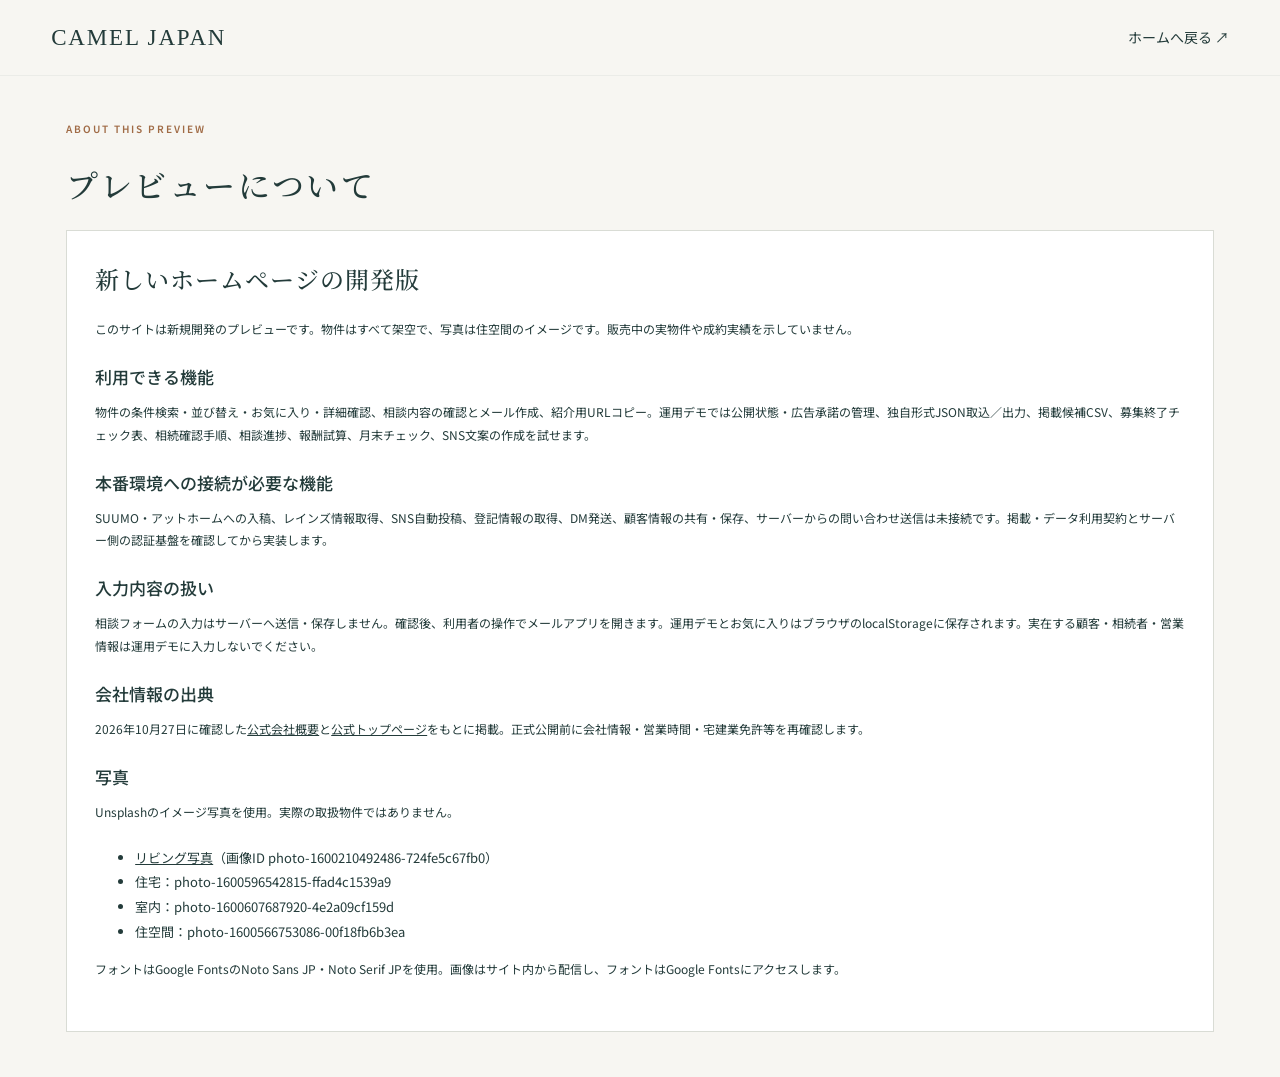
==== 2026-10-27_ホームページ新規開発/site/credits.html @ b27de7b7 "Build Camel Japan website and operations preview" ====
<!doctype html><html lang="ja"><head><meta charset="utf-8"><meta name="viewport" content="width=device-width,initial-scale=1"><meta name="robots" content="noindex,nofollow"><title>プレビューについて | CAMEL JAPAN</title><link rel="stylesheet" href="assets/style.css"></head><body><header><a class="brand" href="index.html">CAMEL JAPAN</a><a href="index.html">ホームへ戻る ↗</a></header><main class="workspace"><p class="eyebrow">ABOUT THIS PREVIEW</p><h1>プレビューについて</h1><section class="work-panel"><h2>新しいホームページの開発版</h2><p>このサイトは新規開発のプレビューです。物件はすべて架空で、写真は住空間のイメージです。販売中の実物件や成約実績を示していません。</p><h3>利用できる機能</h3><p>物件の条件検索・並び替え・お気に入り・詳細確認、相談内容の確認とメール作成、紹介用URLコピー。運用デモでは公開状態・広告承諾の管理、独自形式JSON取込／出力、掲載候補CSV、募集終了チェック表、相続確認手順、相談進捗、報酬試算、月末チェック、SNS文案の作成を試せます。</p><h3>本番環境への接続が必要な機能</h3><p>SUUMO・アットホームへの入稿、レインズ情報取得、SNS自動投稿、登記情報の取得、DM発送、顧客情報の共有・保存、サーバーからの問い合わせ送信は未接続です。掲載・データ利用契約とサーバー側の認証基盤を確認してから実装します。</p><h3>入力内容の扱い</h3><p>相談フォームの入力はサーバーへ送信・保存しません。確認後、利用者の操作でメールアプリを開きます。運用デモとお気に入りはブラウザのlocalStorageに保存されます。実在する顧客・相続者・営業情報は運用デモに入力しないでください。</p><h3>会社情報の出典</h3><p>2026年10月27日に確認した<a href="https://camel-japan.group/comapany/" target="_blank" rel="noopener">公式会社概要</a>と<a href="https://camel-japan.group/" target="_blank" rel="noopener">公式トップページ</a>をもとに掲載。正式公開前に会社情報・営業時間・宅建業免許等を再確認します。</p><h3>写真</h3><p>Unsplashのイメージ写真を使用。実際の取扱物件ではありません。</p><ul><li><a href="https://images.unsplash.com/photo-1600210492486-724fe5c67fb0">リビング写真</a>（画像ID photo-1600210492486-724fe5c67fb0）</li><li>住宅：photo-1600596542815-ffad4c1539a9</li><li>室内：photo-1600607687920-4e2a09cf159d</li><li>住空間：photo-1600566753086-00f18fb6b3ea</li></ul><p>フォントはGoogle FontsのNoto Sans JP・Noto Serif JPを使用。画像はサイト内から配信し、フォントはGoogle Fontsにアクセスします。</p></section></main></body></html>
---- 2026-10-27_ホームページ新規開発/site/assets/style.css ----
@import url('https://fonts.googleapis.com/css2?family=Noto+Sans+JP:wght@400;500;600;700&family=Noto+Serif+JP:wght@400;500;600&display=swap');
:root{--ink:#233b3a;--paper:#f7f6f2;--warm:#eae7df;--accent:#a06b46;--line:#d9dcd5;--muted:#697471}*{box-sizing:border-box}html{scroll-behavior:smooth;scroll-padding-top:110px}body{margin:0;background:var(--paper);color:var(--ink);font:14px/1.9 'Noto Sans JP',sans-serif}a{color:inherit;text-decoration:none}button,input,select,textarea{font:inherit}button,a,input,select,textarea{touch-action:manipulation}button{cursor:pointer}a:hover{color:var(--accent)}button:focus-visible,a:focus-visible,input:focus-visible,select:focus-visible,textarea:focus-visible{outline:3px solid #b78457;outline-offset:4px}img{display:block;width:100%;object-fit:cover}p{margin:0 0 22px}h1,h2,h3{font-weight:500;margin:0}h2{font-family:'Noto Serif JP',serif;font-size:36px;line-height:1.65;letter-spacing:.04em}h3{font-size:20px;line-height:1.65}.preview{padding:7px 4%;background:#233b3a;color:white;display:flex;gap:20px;font-size:10px;letter-spacing:.08em}.preview span{opacity:.7}.preview a{margin-left:auto}header{display:flex;align-items:center;justify-content:space-between;padding:24px 4%;background:var(--paper);position:sticky;top:0;z-index:20;border-bottom:1px solid #233b3a0e}.brand{font-family:Georgia,serif;font-size:23px;letter-spacing:.08em;display:flex;align-items:center;gap:12px;line-height:1.1}.brand small{display:block;font:9px 'Noto Sans JP',sans-serif;letter-spacing:.12em;margin-top:8px}.brand-icon{font-size:40px;position:relative;line-height:1}.brand-icon span{font-size:24px;margin-left:-8px}nav{display:flex;gap:28px;align-items:center;font-size:12px}nav .nav-contact{background:var(--ink);color:#fff;padding:13px 22px}.nav-contact span{padding-left:20px}.menu{display:none}.hero{position:relative;display:grid;grid-template-columns:43% 57%;min-height:640px;padding:32px 4% 45px;gap:0}.hero-copy{padding:45px 0 0 6%}.eyebrow{font:10px/1.5 'Noto Sans JP',sans-serif;letter-spacing:.2em;font-weight:600;margin-bottom:24px;color:var(--accent)}h1{font-family:'Noto Serif JP',serif;font-size:clamp(40px,4.6vw,70px);letter-spacing:.08em;line-height:1.5;margin:0 0 22px}h1 em{font-style:normal;color:var(--accent)}.lead{font-size:13px;line-height:2.2}.hero-photo{position:relative;overflow:hidden;border-radius:2px 2px 2px 110px}.hero-photo img{height:100%;min-height:580px}.photo-label{position:absolute;bottom:52px;left:40px;color:white;font:italic 32px Georgia,serif;text-shadow:0 1px 8px #333}.photo-label small{display:block;font:11px 'Noto Sans JP',sans-serif;letter-spacing:.12em;margin-top:14px}.image-note{position:absolute;bottom:12px;right:15px;background:#233b3a9e;color:white;padding:2px 6px;font-size:9px}.hero-location{font-size:9px;letter-spacing:.15em;margin-top:43px}.hero-location i{display:inline-block;border-radius:50%;background:var(--accent);width:6px;height:6px;margin-right:10px}.vertical-note{position:absolute;right:1.2%;top:40%;writing-mode:vertical-rl;font-size:9px;letter-spacing:.2em}.button{display:inline-flex;align-items:center;justify-content:space-between;gap:30px;border:1px solid transparent;padding:16px 25px;min-height:52px;font-size:12px}.button span{font-size:18px}.dark{background:var(--ink);color:white}.dark:hover{background:#385452;color:white}.light{background:var(--paper);color:var(--ink)}.outline{border-color:var(--ink);background:transparent}.quick-links{display:grid;grid-template-columns:repeat(4,1fr);margin:10px 8% 0;border-top:1px solid var(--line);border-bottom:1px solid var(--line)}.quick-links a{position:relative;padding:22px 24px;border-right:1px solid var(--line);font-size:15px}.quick-links a:first-child{padding-left:0}.quick-links a:last-child{border:0}.quick-links small{display:block;font-size:9px;letter-spacing:.13em;color:var(--muted);margin-bottom:7px}.quick-links span{position:absolute;right:20px;top:36px}.section{padding:100px 8%}.section-heading{display:flex;justify-content:space-between;align-items:end;gap:30px;margin-bottom:42px}.section-heading>p{font-size:12px;line-height:2.2;color:var(--muted);margin:0 0 8px}.search{display:grid;grid-template-columns:1fr 1fr 1fr auto;background:#fff;padding:24px;gap:24px;border:1px solid var(--line)}label{display:block;font-size:11px;letter-spacing:.04em}select,input,textarea{width:100%;background:white;color:var(--ink);border:1px solid var(--line);padding:12px;margin-top:6px;border-radius:0}select{cursor:pointer}.search label select{border:none;border-bottom:1px solid var(--line);padding-left:0}.search button{align-self:end}.result-bar{display:flex;justify-content:space-between;align-items:center;font-size:11px;margin:28px 0 20px}.result-bar p{margin:0}.result-bar>div{display:flex;gap:20px;align-items:center}.result-bar select{width:auto;border:0;background:none;font-size:11px}.text-button{border:0;background:none;color:var(--ink)}.property-grid{display:grid;grid-template-columns:repeat(3,1fr);gap:38px 26px}.property{min-width:0}.property-image{position:relative;overflow:hidden}.property-image img{aspect-ratio:1.4;transition:transform .5s}.property:hover .property-image img{transform:scale(1.035)}.property .favorite{position:absolute;right:12px;top:12px;border:0;border-radius:50%;background:white;width:36px;height:36px;font-size:22px;color:var(--ink)}.sample{position:absolute;bottom:10px;left:10px;background:#f7f6f2ed;font-size:9px;padding:2px 8px}.property-body{padding:18px 0;border-bottom:1px solid var(--line)}.property-meta{font-size:10px;color:var(--muted);display:flex;gap:14px;margin-bottom:8px}.property h3{font-size:17px}.property .price{font-size:24px;margin:8px 0 4px;font-family:Georgia,serif}.price small{font:11px 'Noto Sans JP',sans-serif}.property-spec{font-size:11px;color:var(--muted);margin:0 0 14px}.property-open{border:0;background:none;color:var(--ink);border-bottom:1px solid var(--ink);padding:0 0 3px;font-size:11px}.caption{font-size:10px;color:var(--muted);margin-top:22px}.portal-row{border-top:1px solid var(--line);margin-top:55px;padding-top:36px;display:flex;justify-content:space-between;gap:30px}.portal-row .eyebrow{margin-bottom:12px}.portal-row h3{font-size:18px}.portal-row p{font-size:12px;margin:12px 0}.portal-links{min-width:300px;display:grid;grid-template-columns:1fr 1fr;gap:12px;align-content:center}.portal-links a{border:1px solid var(--line);padding:15px;font-size:18px;background:white}.portal-links span{display:block;font-size:9px;color:var(--muted)}.portal-links small{grid-column:1/-1;font-size:9px;color:var(--muted)}.services{background:var(--warm)}.service-layout{display:grid;grid-template-columns:45% 1fr;gap:60px}.service-layout>img{height:100%;max-height:550px}.service-layout article{display:flex;gap:24px;border-top:1px solid #c5c8bf;padding:26px 0}.service-layout article>span{font:16px Georgia;color:var(--accent)}.service-layout h3{font-size:19px}.service-layout small{display:block;font-size:10px;color:var(--muted);margin:6px 0 12px}.service-layout p{font-size:12px;color:var(--muted)}.service-layout a{font-size:12px}.inheritance{display:grid;grid-template-columns:1.1fr 1fr;background:var(--ink);color:white;padding:85px 8%;gap:80px}.inheritance .eyebrow{color:#d5b491}.inheritance h2{font-size:35px;margin-bottom:24px}.inheritance p{font-size:12px;line-height:2.3;color:#d4dcd5}.inheritance-guide{border-left:1px solid #ffffff25;padding-left:60px;padding-top:15px}.inheritance-guide ol{list-style:none;padding:0}.inheritance-guide li{display:flex;gap:22px;margin-top:27px}.inheritance-guide li>span{font:18px Georgia;color:#d5b491}.inheritance-guide strong{font-size:14px;font-weight:500}.inheritance-guide p{font-size:11px;margin-top:8px}.referral{text-align:center}.referral h2{font-size:30px;margin-bottom:24px}.referral p{font-size:13px;color:var(--muted)}.referral small{display:block;color:var(--muted);font-size:10px}.journal{background:#edece6}.story-grid{display:grid;grid-template-columns:1fr 1fr;gap:70px;align-items:center}.story-grid img{aspect-ratio:1.5}.story-grid h3{font-family:'Noto Serif JP',serif;font-size:28px;margin-bottom:22px}.story-grid p{font-size:12px}.muted{color:var(--muted)}.faq{display:grid;grid-template-columns:1fr 1.5fr;gap:70px}details{border-bottom:1px solid var(--line);padding:22px 0}summary{cursor:pointer;list-style:none;font-size:13px;display:flex;justify-content:space-between;gap:20px}summary:after{content:'+'}details[open] summary:after{content:'−'}details p{font-size:12px;color:var(--muted);margin:20px 0 0}.about{padding-top:30px;display:grid;grid-template-columns:1fr 1fr;gap:60px}.about p{margin-top:25px;font-size:12px}.about dl{margin:0}.about dl>div{display:flex;border-bottom:1px solid var(--line);padding:15px 0;font-size:12px}.about dt{width:90px;flex-shrink:0;color:var(--muted)}.about dd{margin:0}.contact{background:var(--warm);display:grid;grid-template-columns:1fr 1.2fr;gap:70px}.contact h2{margin-bottom:20px}.contact .phone{display:block;font:32px Georgia;margin:30px 0 12px}.contact small{display:block;font-size:11px}.contact form>label{margin-bottom:20px}.form-pair{display:grid;grid-template-columns:1fr 1fr;gap:18px;margin-bottom:20px}.check{display:flex;gap:10px;align-items:center}.check input{width:auto;margin:0}.check a{text-decoration:underline}footer{padding:50px 8%;display:flex;flex-wrap:wrap;align-items:center;justify-content:space-between;gap:30px}footer .brand{display:block}footer>div{display:flex;gap:25px;font-size:10px}footer>small{width:100%;font-size:9px;color:var(--muted);letter-spacing:.1em}dialog{border:0;padding:38px;width:min(660px,92vw);max-height:88vh;background:var(--paper);color:var(--ink)}dialog::backdrop{background:#122725a8}.dialog-close{position:absolute;right:12px;top:5px;background:transparent;border:0;font-size:30px;color:var(--ink)}dialog img{max-height:280px}dialog h2{font-size:26px;margin:20px 0}dialog dl>div{display:flex;gap:22px;border-bottom:1px solid var(--line);padding:10px 0}dialog dt{width:100px}dialog dd{margin:0}.toast{position:fixed;bottom:30px;left:50%;transform:translateX(-50%);background:var(--ink);color:#fff;padding:12px 25px;z-index:100;display:none;max-width:90vw}.toast.show{display:block}.sr-only{position:absolute;width:1px;height:1px;overflow:hidden;clip-path:inset(50%)}.empty{grid-column:1/-1;text-align:center;padding:55px;border:1px solid var(--line)}.empty p{margin-bottom:15px}.workspace{max-width:1250px;margin:auto;padding:45px 4%}.workspace h1{font-size:32px}.workspace .tabs{display:flex;gap:8px;flex-wrap:wrap;margin:25px 0}.tabs button{background:white;border:1px solid var(--line);padding:12px 18px;color:var(--ink)}.tabs button.active{background:var(--ink);color:white}.work-panel{background:white;padding:28px;border:1px solid var(--line)}.work-panel h2{font-size:24px;margin-bottom:20px}.work-panel h3{font-size:17px;margin:20px 0 10px}.work-panel table{border-collapse:collapse;width:100%;font-size:12px}.work-panel td,.work-panel th{padding:14px 9px;border-bottom:1px solid var(--line);text-align:left}.table-scroll{overflow-x:auto}.work-panel select{min-width:120px}.work-panel input{min-width:100px}.notice{padding:15px 20px;background:#f0eadd;font-size:12px;border-left:3px solid var(--accent);margin:20px 0}.stats{display:grid;grid-template-columns:repeat(3,1fr);gap:20px;margin-bottom:25px}.stat{padding:20px;background:var(--paper)}.stat strong{display:block;font:30px Georgia}.work-form{display:grid;grid-template-columns:repeat(3,1fr);gap:18px}.work-form .button{align-self:end}.status{font-size:10px;padding:5px 9px;background:var(--warm);white-space:nowrap}.actions{display:flex;gap:12px;flex-wrap:wrap;margin:20px 0}.work-panel p{font-size:12px}.work-panel .button{padding:10px 18px}.work-panel li{font-size:13px}.work-panel textarea{margin-bottom:12px}.pill{border:1px solid var(--line);padding:5px 12px;font-size:11px}.work-panel a{text-decoration:underline}
@media(min-width:1600px){body{max-width:1800px;margin:auto}.hero{min-height:740px}}@media(max-width:1000px){nav{gap:14px;font-size:10px}.brand{font-size:19px}.hero-copy{padding-left:0}.hero-photo img{min-height:500px}h1{font-size:48px}.hero{min-height:580px}.section{padding:70px 6%}.inheritance{gap:40px;padding:65px 6%}.inheritance-guide{padding-left:30px}.section-heading>p{max-width:260px}.service-layout{gap:35px}.portal-row{flex-direction:column}.quick-links{margin:0 6%}.quick-links a{padding:18px 15px;font-size:12px}.search{gap:15px}.search .button{gap:10px}.contact{gap:35px}}
@media(max-width:720px){.preview{font-size:9px;gap:10px}.preview span{display:none}header{padding:18px 5%}.brand{font-size:20px}.brand-icon{font-size:32px}.menu{display:block;background:none;border:0;font-size:23px;color:var(--ink)}nav{display:none;position:absolute;top:100%;left:0;right:0;background:var(--paper);padding:24px;flex-direction:column;align-items:stretch;font-size:14px;border-bottom:1px solid var(--line)}nav.open{display:flex}.hero{padding:20px 5% 32px;grid-template-columns:1fr;gap:30px}.hero-copy{padding:20px 4% 0}h1{font-size:48px;line-height:1.4}.hero-photo{height:330px;border-radius:0 0 0 70px}.hero-photo img{min-height:0;height:100%}.hero-location{margin-top:25px}.photo-label{font-size:26px;left:30px;bottom:40px}.vertical-note{display:none}.quick-links{grid-template-columns:1fr 1fr}.quick-links a{padding:18px!important}.quick-links a:nth-child(2){border-right:0}.quick-links a:nth-child(-n+2){border-bottom:1px solid var(--line)}.quick-links span{right:12px}.section{padding:60px 6%}.section-heading{display:block;margin-bottom:30px}.section-heading>p{max-width:none;margin-top:20px}h2{font-size:29px}.search{grid-template-columns:1fr 1fr;padding:18px}.search label:first-child{grid-column:1/-1}.search button{grid-column:1/-1;justify-content:center}.property-grid{grid-template-columns:1fr;gap:30px}.property-image img{aspect-ratio:1.5}.result-bar>div{gap:5px}.service-layout{grid-template-columns:1fr;gap:20px}.service-layout>img{max-height:300px}.inheritance{grid-template-columns:1fr;gap:45px}.inheritance h2{font-size:29px}.inheritance-guide{padding:30px 0 0;border:0;border-top:1px solid #ffffff30}.referral h2{font-size:25px}.story-grid{grid-template-columns:1fr;gap:30px}.faq,.about,.contact{grid-template-columns:1fr;gap:25px}.about{padding-top:20px}.contact{gap:40px}.form-pair{grid-template-columns:1fr}.portal-links{min-width:0}.portal-row h3{font-size:17px}.work-form{grid-template-columns:1fr}.stats{grid-template-columns:1fr}.work-panel{padding:16px}.workspace h1{font-size:28px}footer{padding:40px 6%}footer>div{gap:15px}dialog{padding:30px 20px}.section-heading br{display:none}}
@media(prefers-reduced-motion:reduce){html{scroll-behavior:auto}*{transition:none!important}}
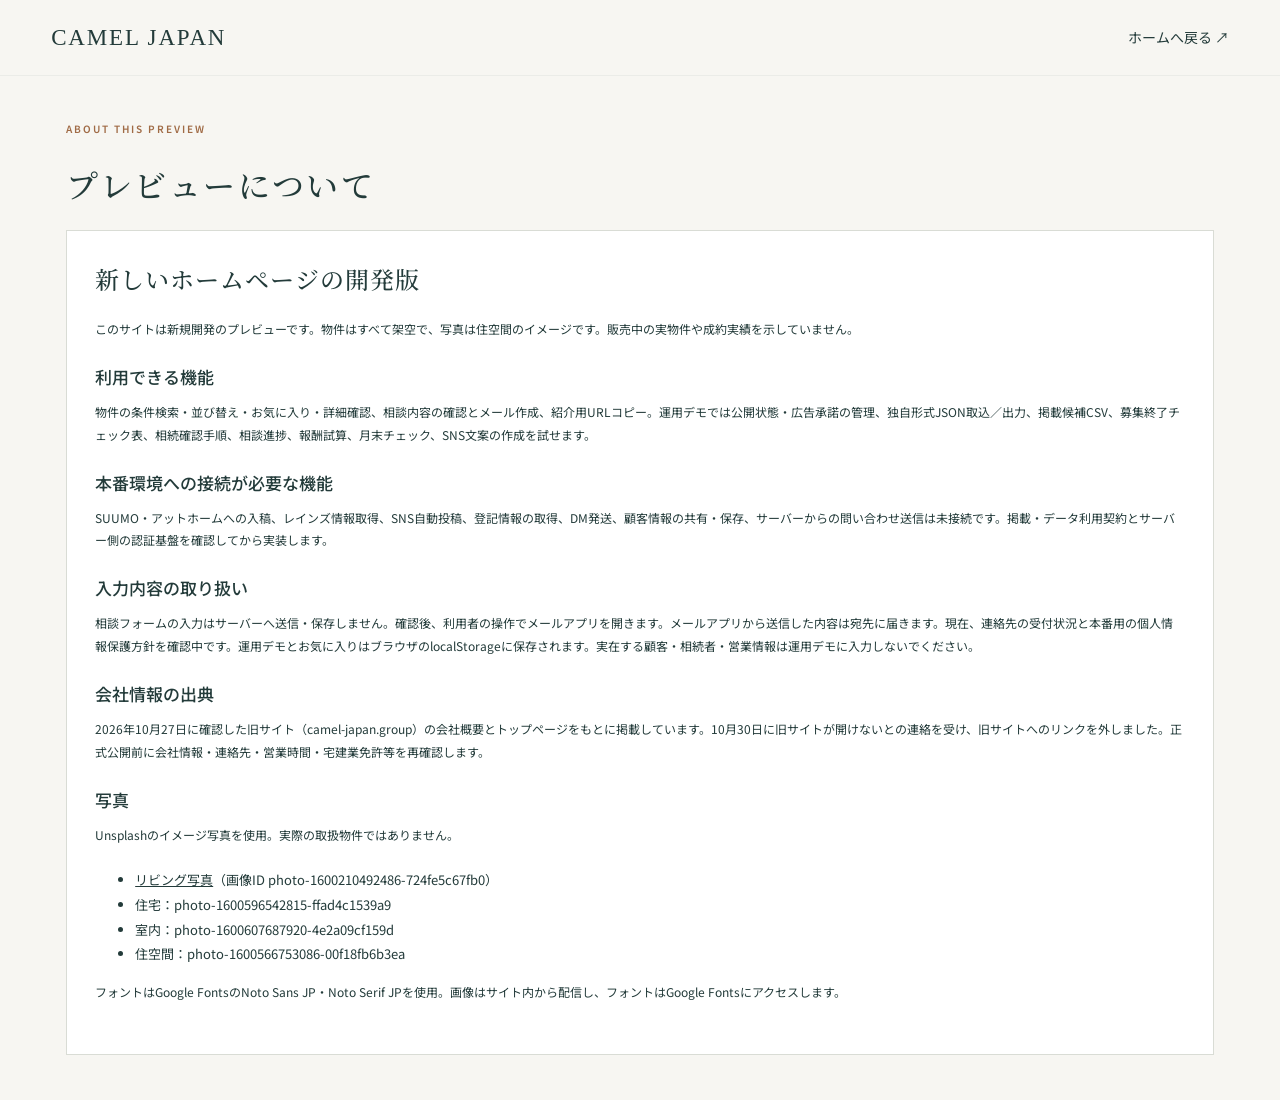
==== commit bf59d45e: "Remove unavailable legacy site links" ====
--- a/2026-10-27_ホームページ新規開発/site/credits.html
+++ b/2026-10-27_ホームページ新規開発/site/credits.html
@@ -1 +1 @@
-<!doctype html><html lang="ja"><head><meta charset="utf-8"><meta name="viewport" content="width=device-width,initial-scale=1"><meta name="robots" content="noindex,nofollow"><title>プレビューについて | CAMEL JAPAN</title><link rel="stylesheet" href="assets/style.css"></head><body><header><a class="brand" href="index.html">CAMEL JAPAN</a><a href="index.html">ホームへ戻る ↗</a></header><main class="workspace"><p class="eyebrow">ABOUT THIS PREVIEW</p><h1>プレビューについて</h1><section class="work-panel"><h2>新しいホームページの開発版</h2><p>このサイトは新規開発のプレビューです。物件はすべて架空で、写真は住空間のイメージです。販売中の実物件や成約実績を示していません。</p><h3>利用できる機能</h3><p>物件の条件検索・並び替え・お気に入り・詳細確認、相談内容の確認とメール作成、紹介用URLコピー。運用デモでは公開状態・広告承諾の管理、独自形式JSON取込／出力、掲載候補CSV、募集終了チェック表、相続確認手順、相談進捗、報酬試算、月末チェック、SNS文案の作成を試せます。</p><h3>本番環境への接続が必要な機能</h3><p>SUUMO・アットホームへの入稿、レインズ情報取得、SNS自動投稿、登記情報の取得、DM発送、顧客情報の共有・保存、サーバーからの問い合わせ送信は未接続です。掲載・データ利用契約とサーバー側の認証基盤を確認してから実装します。</p><h3>入力内容の扱い</h3><p>相談フォームの入力はサーバーへ送信・保存しません。確認後、利用者の操作でメールアプリを開きます。運用デモとお気に入りはブラウザのlocalStorageに保存されます。実在する顧客・相続者・営業情報は運用デモに入力しないでください。</p><h3>会社情報の出典</h3><p>2026年10月27日に確認した<a href="https://camel-japan.group/comapany/" target="_blank" rel="noopener">公式会社概要</a>と<a href="https://camel-japan.group/" target="_blank" rel="noopener">公式トップページ</a>をもとに掲載。正式公開前に会社情報・営業時間・宅建業免許等を再確認します。</p><h3>写真</h3><p>Unsplashのイメージ写真を使用。実際の取扱物件ではありません。</p><ul><li><a href="https://images.unsplash.com/photo-1600210492486-724fe5c67fb0">リビング写真</a>（画像ID photo-1600210492486-724fe5c67fb0）</li><li>住宅：photo-1600596542815-ffad4c1539a9</li><li>室内：photo-1600607687920-4e2a09cf159d</li><li>住空間：photo-1600566753086-00f18fb6b3ea</li></ul><p>フォントはGoogle FontsのNoto Sans JP・Noto Serif JPを使用。画像はサイト内から配信し、フォントはGoogle Fontsにアクセスします。</p></section></main></body></html>
+<!doctype html><html lang="ja"><head><meta charset="utf-8"><meta name="viewport" content="width=device-width,initial-scale=1"><meta name="robots" content="noindex,nofollow"><title>プレビューについて | CAMEL JAPAN</title><link rel="stylesheet" href="assets/style.css"></head><body><header><a class="brand" href="index.html">CAMEL JAPAN</a><a href="index.html">ホームへ戻る ↗</a></header><main class="workspace"><p class="eyebrow">ABOUT THIS PREVIEW</p><h1>プレビューについて</h1><section class="work-panel"><h2>新しいホームページの開発版</h2><p>このサイトは新規開発のプレビューです。物件はすべて架空で、写真は住空間のイメージです。販売中の実物件や成約実績を示していません。</p><h3>利用できる機能</h3><p>物件の条件検索・並び替え・お気に入り・詳細確認、相談内容の確認とメール作成、紹介用URLコピー。運用デモでは公開状態・広告承諾の管理、独自形式JSON取込／出力、掲載候補CSV、募集終了チェック表、相続確認手順、相談進捗、報酬試算、月末チェック、SNS文案の作成を試せます。</p><h3>本番環境への接続が必要な機能</h3><p>SUUMO・アットホームへの入稿、レインズ情報取得、SNS自動投稿、登記情報の取得、DM発送、顧客情報の共有・保存、サーバーからの問い合わせ送信は未接続です。掲載・データ利用契約とサーバー側の認証基盤を確認してから実装します。</p><h3 id="data-handling">入力内容の取り扱い</h3><p>相談フォームの入力はサーバーへ送信・保存しません。確認後、利用者の操作でメールアプリを開きます。メールアプリから送信した内容は宛先に届きます。現在、連絡先の受付状況と本番用の個人情報保護方針を確認中です。運用デモとお気に入りはブラウザのlocalStorageに保存されます。実在する顧客・相続者・営業情報は運用デモに入力しないでください。</p><h3>会社情報の出典</h3><p>2026年10月27日に確認した旧サイト（camel-japan.group）の会社概要とトップページをもとに掲載しています。10月30日に旧サイトが開けないとの連絡を受け、旧サイトへのリンクを外しました。正式公開前に会社情報・連絡先・営業時間・宅建業免許等を再確認します。</p><h3>写真</h3><p>Unsplashのイメージ写真を使用。実際の取扱物件ではありません。</p><ul><li><a href="https://images.unsplash.com/photo-1600210492486-724fe5c67fb0">リビング写真</a>（画像ID photo-1600210492486-724fe5c67fb0）</li><li>住宅：photo-1600596542815-ffad4c1539a9</li><li>室内：photo-1600607687920-4e2a09cf159d</li><li>住空間：photo-1600566753086-00f18fb6b3ea</li></ul><p>フォントはGoogle FontsのNoto Sans JP・Noto Serif JPを使用。画像はサイト内から配信し、フォントはGoogle Fontsにアクセスします。</p></section></main></body></html>
